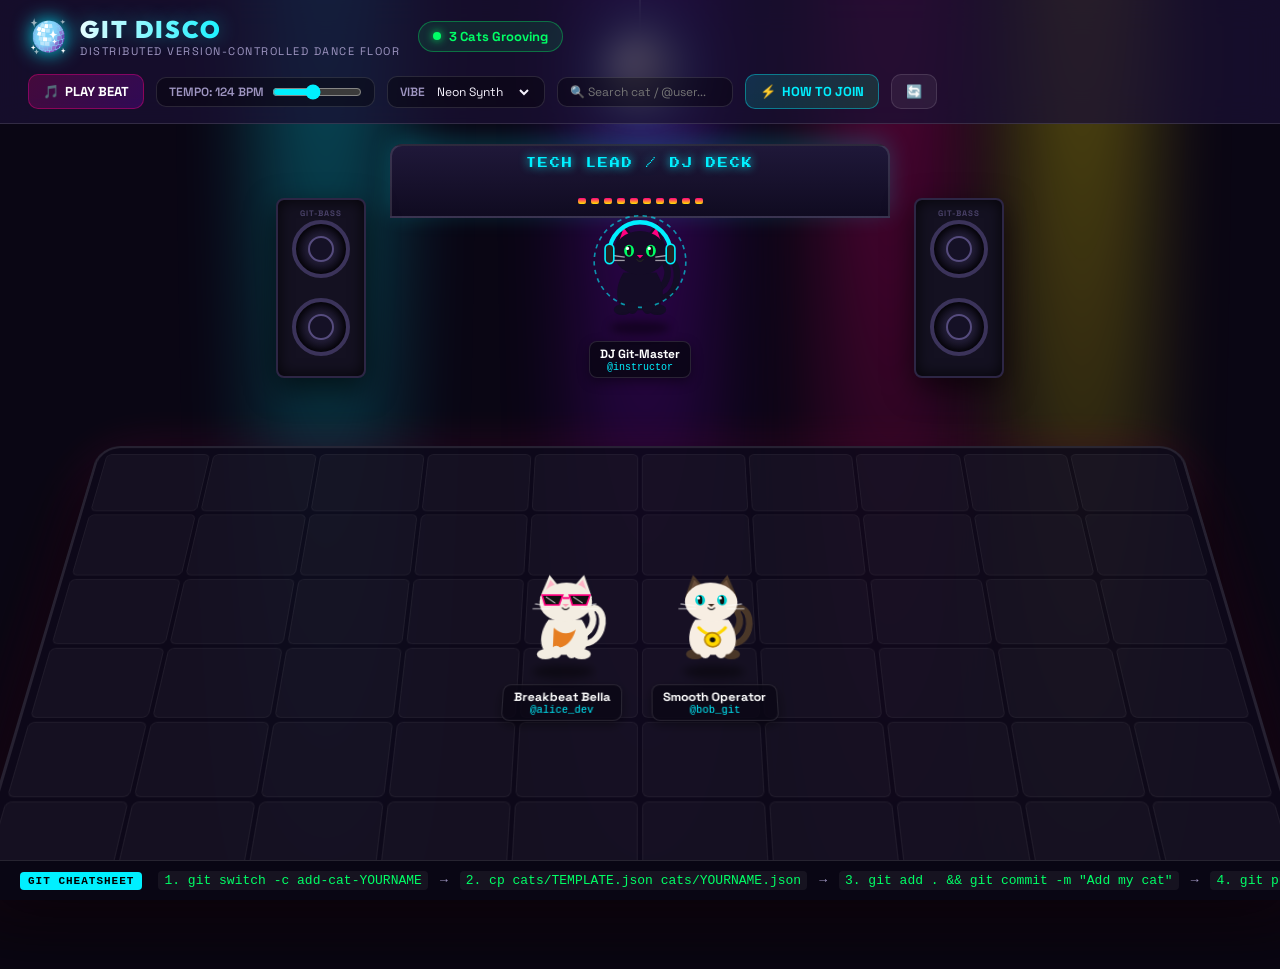
==== index.html @ a0ed7e20 "feat: initial commit for Git Disco workshop" ====
<!DOCTYPE html>
<html lang="en">
<head>
  <meta charset="UTF-8">
  <meta name="viewport" content="width=device-width, initial-scale=1.0">
  <title>🐱 🪩 Git Disco: The Multi-Cat Dance Floor</title>
  <link rel="preconnect" href="https://fonts.googleapis.com">
  <link rel="preconnect" href="https://fonts.gstatic.com" crossorigin>
  <link href="https://fonts.googleapis.com/css2?family=Outfit:wght@400;600;800;900&family=Press+Start+2P&family=Space+Grotesk:wght@500;700&display=swap" rel="stylesheet">
  <link rel="stylesheet" href="style.css">
</head>
<body class="theme-neon">
  <!-- Ceiling Light Beams -->
  <div class="light-beams">
    <div class="beam beam-1"></div>
    <div class="beam beam-2"></div>
    <div class="beam beam-3"></div>
    <div class="beam beam-4"></div>
  </div>

  <!-- Disco Ball -->
  <div class="disco-rig">
    <div class="disco-wire"></div>
    <div class="disco-ball" id="discoBall">
      <div class="disco-facet"></div>
      <div class="disco-glow"></div>
    </div>
  </div>

  <!-- Top Navigation & Controls Header -->
  <header class="app-header">
    <div class="header-left">
      <div class="logo">
        <span class="logo-icon">🪩</span>
        <div class="logo-text">
          <h1>GIT DISCO</h1>
          <span class="subtitle">Distributed Version-Controlled Dance Floor</span>
        </div>
      </div>
      <div class="cat-counter-badge" id="catCounterBadge">
        <span class="pulse-dot"></span>
        <span id="catCountText">1 Cat Grooving</span>
      </div>
    </div>

    <!-- DJ Control Deck -->
    <div class="dj-controls">
      <!-- Audio Toggle -->
      <button class="control-btn music-btn" id="musicToggleBtn" title="Toggle Disco Synth Beat">
        <span class="btn-icon">🎵</span>
        <span class="btn-label">PLAY BEAT</span>
      </button>

      <!-- BPM Slider -->
      <div class="control-group bpm-group">
        <label for="bpmSlider">TEMPO: <span id="bpmDisplay">124</span> BPM</label>
        <input type="range" id="bpmSlider" min="80" max="180" value="124" step="2">
      </div>

      <!-- Lighting Theme Selector -->
      <div class="control-group theme-group">
        <label for="themeSelect">VIBE</label>
        <select id="themeSelect">
          <option value="theme-neon" selected>Neon Synth</option>
          <option value="theme-cyber">Cyberpunk</option>
          <option value="theme-retro">Golden 70s</option>
          <option value="theme-midnight">Midnight Chill</option>
        </select>
      </div>

      <!-- Cat Filter / Spotlight -->
      <div class="control-group search-group">
        <input type="text" id="catSearchInput" placeholder="🔍 Search cat / @user...">
      </div>

      <!-- Git Instructions Modal Toggle -->
      <button class="control-btn help-btn" id="helpModalBtn" title="View Student Git Instructions">
        <span class="btn-icon">⚡</span>
        <span class="btn-label">HOW TO JOIN</span>
      </button>

      <!-- Reload button -->
      <button class="control-btn refresh-btn" id="refreshBtn" title="Reload Cats from Disk">
        <span class="btn-icon">🔄</span>
      </button>
    </div>
  </header>

  <!-- Main Club Stage & Floor -->
  <main class="club-arena">
    <!-- DJ Stage Area -->
    <section class="dj-stage">
      <div class="stage-scaffold">
        <div class="speaker speaker-left">
          <div class="sub-cone cone-1"></div>
          <div class="sub-cone cone-2"></div>
        </div>

        <div class="dj-booth">
          <div class="dj-booth-front">
            <span class="dj-neon-sign">TECH LEAD / DJ DECK</span>
            <div class="equalizer-bars">
              <span></span><span></span><span></span><span></span><span></span>
              <span></span><span></span><span></span><span></span><span></span>
            </div>
          </div>
          <div class="dj-platform" id="djPlatform">
            <!-- Instructor / Host Cat will appear here -->
          </div>
        </div>

        <div class="speaker speaker-right">
          <div class="sub-cone cone-1"></div>
          <div class="sub-cone cone-2"></div>
        </div>
      </div>
    </section>

    <!-- The 3D Interactive Dance Floor -->
    <section class="dancefloor-container">
      <div class="dancefloor-perspective">
        <div class="dancefloor-grid" id="danceFloorTiles">
          <!-- Procedurally generated lighted disco tiles -->
        </div>

        <!-- Student Cats will be placed on this dance stage layer -->
        <div class="dancefloor-actors" id="danceFloorActors">
          <!-- Dynamic student cats inserted here by app.js -->
        </div>
      </div>
    </section>
  </main>

  <!-- Bottom Command Cheat Bar -->
  <footer class="terminal-bar">
    <div class="terminal-tag">GIT CHEATSHEET</div>
    <div class="terminal-scroll">
      <code>1. git switch -c add-cat-YOURNAME</code>
      <span class="sep">→</span>
      <code>2. cp cats/TEMPLATE.json cats/YOURNAME.json</code>
      <span class="sep">→</span>
      <code>3. git add . && git commit -m "Add my cat"</code>
      <span class="sep">→</span>
      <code>4. git push -u origin add-cat-YOURNAME</code>
      <span class="sep">→</span>
      <code>5. Open Pull Request on GitHub!</code>
    </div>
  </footer>

  <!-- Student Instructions Modal / Overlay -->
  <div class="modal-backdrop" id="helpModal" style="display: none;">
    <div class="modal-card">
      <div class="modal-header">
        <h2>🚀 How to Get Your Cat on the Dance Floor</h2>
        <button class="modal-close-btn" id="closeHelpModal">&times;</button>
      </div>
      <div class="modal-body">
        <ol class="step-list">
          <li>
            <div class="step-num">1</div>
            <div class="step-content">
              <strong>Make sure you are on a fresh branch:</strong>
              <pre><code>git switch -c add-cat-YOUR_GITHUB_USERNAME</code></pre>
            </div>
          </li>
          <li>
            <div class="step-num">2</div>
            <div class="step-content">
              <strong>Copy the template into your own cat file:</strong>
              <pre><code>cp cats/TEMPLATE.json cats/YOUR_GITHUB_USERNAME.json</code></pre>
            </div>
          </li>
          <li>
            <div class="step-num">3</div>
            <div class="step-content">
              <strong>Customize your cat's JSON properties:</strong>
              <ul>
                <li><code>breed</code>: calico, tuxedo, ginger, siamese, void, neon</li>
                <li><code>dance_style</code>: breakdance, bounce, spin, moonwalk, disco, headbang, robot, wiggle</li>
                <li><code>accessory</code>: sunglasses, party-hat, headphones, gold-chain, bow-tie, crown, none</li>
                <li><code>favorite_color</code>: hex code or CSS color (e.g. <code>#00FFCC</code>, <code>hotpink</code>)</li>
                <li><code>catchphrase</code>: Your cat's meow mantra!</li>
              </ul>
            </div>
          </li>
          <li>
            <div class="step-num">4</div>
            <div class="step-content">
              <strong>Commit and push your branch:</strong>
              <pre><code>git add cats/YOUR_GITHUB_USERNAME.json
git commit -m "feat(cats): add YOUR_GITHUB_USERNAME to the dancefloor"
git push -u origin add-cat-YOUR_GITHUB_USERNAME</code></pre>
            </div>
          </li>
          <li>
            <div class="step-num">5</div>
            <div class="step-content">
              <strong>Open a Pull Request on GitHub:</strong>
              <p>Wait for the Instructor (Tech Lead) review, respond to any requested changes, and once merged, run:</p>
              <pre><code>git switch main
git pull origin main</code></pre>
              <p>Refresh this page to see the entire class dance together! 🎉</p>
            </div>
          </li>
        </ol>
      </div>
      <div class="modal-footer">
        <button class="control-btn primary-btn" id="closeHelpModalBtn">Got it, let's dance!</button>
      </div>
    </div>
  </div>

  <!-- Cat Detail Inspection Modal (when clicking a cat) -->
  <div class="modal-backdrop" id="catDetailModal" style="display: none;">
    <div class="modal-card detail-card">
      <div class="modal-header">
        <h2 id="modalCatTitle">Cat Details</h2>
        <button class="modal-close-btn" id="closeDetailModal">&times;</button>
      </div>
      <div class="modal-body modal-cat-body" id="modalCatBody">
        <!-- Rendered detail view -->
      </div>
    </div>
  </div>

  <script src="app.js"></script>
</body>
</html>
---- style.css ----
/* ==========================================================
   GIT DISCO - HIGH ENERGY STYLING & ANIMATIONS
   ========================================================== */

:root {
  --bpm-duration: 0.483s; /* 124 BPM default (60 / 124) */
  --bg-dark: #0a0614;
  --bg-surface: #150f28;
  --bg-glass: rgba(26, 17, 51, 0.75);
  --border-glass: rgba(255, 255, 255, 0.12);
  --neon-pink: #ff007f;
  --neon-cyan: #00f0ff;
  --neon-purple: #9d00ff;
  --neon-yellow: #ffe600;
  --neon-green: #00ff66;
  --text-main: #f5f2fd;
  --text-muted: #9f96c2;
  --spotlight-color: rgba(0, 240, 255, 0.15);
}

/* Theme variations */
body.theme-neon {
  --neon-primary: #ff007f;
  --neon-secondary: #00f0ff;
  --floor-ambient: rgba(255, 0, 127, 0.15);
}

body.theme-cyber {
  --bg-dark: #020b14;
  --neon-primary: #00ff66;
  --neon-secondary: #00f0ff;
  --floor-ambient: rgba(0, 255, 102, 0.15);
}

body.theme-retro {
  --bg-dark: #1a0a00;
  --neon-primary: #ff8800;
  --neon-secondary: #ffe600;
  --floor-ambient: rgba(255, 136, 0, 0.2);
}

body.theme-midnight {
  --bg-dark: #05060f;
  --neon-primary: #6c5ce7;
  --neon-secondary: #a29bfe;
  --floor-ambient: rgba(108, 92, 231, 0.15);
}

* {
  box-sizing: border-box;
  margin: 0;
  padding: 0;
}

body {
  font-family: 'Space Grotesk', -apple-system, BlinkMacSystemFont, sans-serif;
  background-color: var(--bg-dark);
  color: var(--text-main);
  min-height: 100vh;
  display: flex;
  flex-direction: column;
  overflow-x: hidden;
  position: relative;
  user-select: none;
}

/* Light beams sweeping the room */
.light-beams {
  position: fixed;
  inset: 0;
  pointer-events: none;
  overflow: hidden;
  z-index: 1;
}

.beam {
  position: absolute;
  top: -20%;
  width: 140px;
  height: 150vh;
  filter: blur(40px);
  opacity: 0.35;
  transform-origin: top center;
}

.beam-1 {
  left: 20%;
  background: linear-gradient(180deg, var(--neon-cyan), transparent 85%);
  animation: sweepBeam1 6s ease-in-out infinite alternate;
}

.beam-2 {
  right: 25%;
  background: linear-gradient(180deg, var(--neon-pink), transparent 85%);
  animation: sweepBeam2 7s ease-in-out infinite alternate;
}

.beam-3 {
  left: 45%;
  background: linear-gradient(180deg, var(--neon-purple), transparent 85%);
  animation: sweepBeam3 8s ease-in-out infinite alternate;
}

.beam-4 {
  right: 10%;
  background: linear-gradient(180deg, var(--neon-yellow), transparent 85%);
  animation: sweepBeam4 5s ease-in-out infinite alternate;
}

@keyframes sweepBeam1 { 0% { transform: rotate(-35deg); } 100% { transform: rotate(15deg); } }
@keyframes sweepBeam2 { 0% { transform: rotate(30deg); } 100% { transform: rotate(-20deg); } }
@keyframes sweepBeam3 { 0% { transform: rotate(-15deg); } 100% { transform: rotate(25deg); } }
@keyframes sweepBeam4 { 0% { transform: rotate(20deg); } 100% { transform: rotate(-40deg); } }

/* Disco Ball Rig */
.disco-rig {
  position: fixed;
  top: 0;
  left: 50%;
  transform: translateX(-50%);
  z-index: 10;
  display: flex;
  flex-direction: column;
  align-items: center;
  pointer-events: none;
}

.disco-wire {
  width: 2px;
  height: 38px;
  background: rgba(255, 255, 255, 0.4);
}

.disco-ball {
  width: 60px;
  height: 60px;
  border-radius: 50%;
  background: radial-gradient(circle at 30% 30%, #ffffff 0%, #b0b0b0 40%, #444 85%);
  box-shadow: 0 0 35px rgba(255, 255, 255, 0.7), 0 0 70px var(--neon-cyan);
  position: relative;
  animation: spinDiscoBall 10s linear infinite;
  border: 1px solid rgba(255, 255, 255, 0.6);
}

.disco-ball::after {
  content: '';
  position: absolute;
  inset: 0;
  border-radius: 50%;
  background-image: 
    radial-gradient(rgba(255,255,255,0.8) 15%, transparent 20%),
    radial-gradient(rgba(0,0,0,0.4) 15%, transparent 20%);
  background-size: 8px 8px;
  background-position: 0 0, 4px 4px;
  mix-blend-mode: overlay;
}

@keyframes spinDiscoBall {
  0% { transform: rotate(0deg); }
  100% { transform: rotate(360deg); }
}

/* ==========================================================
   HEADER & CONTROLS
   ========================================================== */

.app-header {
  position: relative;
  z-index: 20;
  display: flex;
  flex-wrap: wrap;
  align-items: center;
  justify-content: space-between;
  padding: 14px 28px;
  background: var(--bg-glass);
  backdrop-filter: blur(16px);
  border-bottom: 1px solid var(--border-glass);
  gap: 16px;
}

.header-left {
  display: flex;
  align-items: center;
  gap: 18px;
}

.logo {
  display: flex;
  align-items: center;
  gap: 12px;
}

.logo-icon {
  font-size: 32px;
  filter: drop-shadow(0 0 10px var(--neon-cyan));
  animation: bounceLogo var(--bpm-duration) infinite alternate ease-in-out;
}

@keyframes bounceLogo {
  0% { transform: scale(1); }
  100% { transform: scale(1.18); }
}

.logo-text h1 {
  font-family: 'Outfit', sans-serif;
  font-size: 24px;
  font-weight: 900;
  letter-spacing: 2px;
  background: linear-gradient(90deg, #fff, var(--neon-cyan), var(--neon-pink));
  -webkit-background-clip: text;
  -webkit-text-fill-color: transparent;
  text-shadow: 0 0 20px rgba(0, 240, 255, 0.4);
}

.logo-text .subtitle {
  font-size: 11px;
  text-transform: uppercase;
  letter-spacing: 1.5px;
  color: var(--text-muted);
  display: block;
}

.cat-counter-badge {
  display: flex;
  align-items: center;
  gap: 8px;
  background: rgba(0, 255, 102, 0.1);
  border: 1px solid rgba(0, 255, 102, 0.35);
  color: var(--neon-green);
  padding: 6px 14px;
  border-radius: 999px;
  font-size: 13px;
  font-weight: 700;
}

.pulse-dot {
  width: 8px;
  height: 8px;
  border-radius: 50%;
  background-color: var(--neon-green);
  box-shadow: 0 0 8px var(--neon-green);
  animation: pulseLight 1s infinite alternate;
}

@keyframes pulseLight {
  0% { transform: scale(0.8); opacity: 0.5; }
  100% { transform: scale(1.4); opacity: 1; }
}

/* DJ Controls Bar */
.dj-controls {
  display: flex;
  align-items: center;
  flex-wrap: wrap;
  gap: 12px;
}

.control-btn {
  display: inline-flex;
  align-items: center;
  gap: 6px;
  padding: 8px 14px;
  border-radius: 10px;
  font-family: inherit;
  font-size: 13px;
  font-weight: 700;
  cursor: pointer;
  border: 1px solid var(--border-glass);
  background: rgba(255, 255, 255, 0.06);
  color: var(--text-main);
  transition: all 0.2s cubic-bezier(0.16, 1, 0.3, 1);
}

.control-btn:hover {
  background: rgba(255, 255, 255, 0.14);
  transform: translateY(-2px);
  box-shadow: 0 4px 12px rgba(0, 0, 0, 0.3);
}

.music-btn {
  background: linear-gradient(135deg, rgba(255, 0, 127, 0.2), rgba(157, 0, 255, 0.2));
  border-color: rgba(255, 0, 127, 0.4);
  color: #fff;
}

.music-btn.playing {
  background: linear-gradient(135deg, var(--neon-pink), var(--neon-purple));
  box-shadow: 0 0 20px rgba(255, 0, 127, 0.6);
  animation: pulsePlaying var(--bpm-duration) infinite alternate ease-in-out;
}

@keyframes pulsePlaying {
  0% { transform: scale(1); }
  100% { transform: scale(1.04); }
}

.help-btn {
  background: linear-gradient(135deg, rgba(0, 240, 255, 0.15), rgba(0, 255, 102, 0.15));
  border-color: rgba(0, 240, 255, 0.4);
  color: var(--neon-cyan);
}

.help-btn:hover {
  background: rgba(0, 240, 255, 0.3);
  box-shadow: 0 0 16px rgba(0, 240, 255, 0.4);
}

.control-group {
  display: flex;
  align-items: center;
  gap: 8px;
  background: rgba(0, 0, 0, 0.35);
  padding: 6px 12px;
  border-radius: 10px;
  border: 1px solid var(--border-glass);
  font-size: 12px;
  font-weight: 600;
  color: var(--text-muted);
}

.control-group label {
  white-space: nowrap;
}

.control-group input[type="range"] {
  width: 90px;
  accent-color: var(--neon-cyan);
  cursor: pointer;
}

.control-group select,
.control-group input[type="text"] {
  background: transparent;
  border: none;
  color: var(--text-main);
  font-family: inherit;
  font-size: 12px;
  outline: none;
}

.control-group select option {
  background: var(--bg-surface);
  color: var(--text-main);
}

.search-group input[type="text"] {
  width: 150px;
}

/* ==========================================================
   MAIN CLUB ARENA & DJ BOOTH
   ========================================================== */

.club-arena {
  flex: 1;
  display: flex;
  flex-direction: column;
  position: relative;
  z-index: 5;
  padding: 20px 20px 80px 20px;
  align-items: center;
}

/* DJ Stage */
.dj-stage {
  width: 100%;
  max-width: 900px;
  margin-bottom: 25px;
}

.stage-scaffold {
  display: flex;
  align-items: flex-end;
  justify-content: center;
  gap: 24px;
}

/* Giant Speakers */
.speaker {
  width: 90px;
  height: 180px;
  background: #141121;
  border-radius: 8px;
  border: 2px solid #2d2645;
  box-shadow: 0 10px 30px rgba(0,0,0,0.6), inset 0 0 15px rgba(0,0,0,0.8);
  display: flex;
  flex-direction: column;
  align-items: center;
  justify-content: space-around;
  padding: 10px 0;
  position: relative;
}

.speaker::before {
  content: 'GIT-BASS';
  position: absolute;
  top: 8px;
  font-size: 8px;
  font-weight: 800;
  color: #4a4269;
  letter-spacing: 1px;
}

.sub-cone {
  width: 58px;
  height: 58px;
  border-radius: 50%;
  background: radial-gradient(circle, #25203b 30%, #0d0a17 70%);
  border: 4px solid #3b335a;
  box-shadow: inset 0 0 10px #000;
  position: relative;
}

.sub-cone::after {
  content: '';
  position: absolute;
  top: 50%;
  left: 50%;
  transform: translate(-50%, -50%);
  width: 22px;
  height: 22px;
  border-radius: 50%;
  background: #151126;
  border: 2px solid #564c7e;
}

/* Bass Thumping with Beat */
body.beat-active .sub-cone {
  animation: coneThump var(--bpm-duration) infinite ease-out;
}

@keyframes coneThump {
  0% { transform: scale(1); filter: drop-shadow(0 0 2px var(--neon-cyan)); }
  15% { transform: scale(1.15); filter: drop-shadow(0 0 14px var(--neon-cyan)); }
  100% { transform: scale(1); }
}

/* DJ Booth Platform */
.dj-booth {
  flex: 1;
  max-width: 500px;
  display: flex;
  flex-direction: column;
  align-items: center;
}

.dj-platform {
  width: 100%;
  height: 160px;
  display: flex;
  align-items: flex-end;
  justify-content: center;
  position: relative;
}

.dj-booth-front {
  width: 100%;
  background: linear-gradient(180deg, #1f1839 0%, #100b21 100%);
  border: 2px solid var(--border-glass);
  border-top-left-radius: 12px;
  border-top-right-radius: 12px;
  padding: 12px 18px;
  display: flex;
  flex-direction: column;
  align-items: center;
  gap: 8px;
  box-shadow: 0 -5px 25px rgba(0, 240, 255, 0.2);
}

.dj-neon-sign {
  font-family: 'Press Start 2P', monospace;
  font-size: 10px;
  color: var(--neon-cyan);
  text-shadow: 0 0 10px var(--neon-cyan);
  letter-spacing: 2px;
}

.equalizer-bars {
  display: flex;
  align-items: flex-end;
  gap: 5px;
  height: 28px;
}

.equalizer-bars span {
  width: 8px;
  height: 6px;
  background: linear-gradient(180deg, var(--neon-pink), var(--neon-yellow));
  border-radius: 2px;
  animation: eqBounce var(--bpm-duration) infinite ease-in-out alternate;
}

.equalizer-bars span:nth-child(2) { animation-delay: 0.1s; }
.equalizer-bars span:nth-child(3) { animation-delay: 0.25s; }
.equalizer-bars span:nth-child(4) { animation-delay: 0.15s; }
.equalizer-bars span:nth-child(5) { animation-delay: 0.3s; }
.equalizer-bars span:nth-child(6) { animation-delay: 0.05s; }
.equalizer-bars span:nth-child(7) { animation-delay: 0.2s; }
.equalizer-bars span:nth-child(8) { animation-delay: 0.35s; }
.equalizer-bars span:nth-child(9) { animation-delay: 0.12s; }
.equalizer-bars span:nth-child(10) { animation-delay: 0.28s; }

@keyframes eqBounce {
  0% { height: 4px; }
  100% { height: 26px; }
}

/* ==========================================================
   THE 3D PERSPECTIVE DANCE FLOOR
   ========================================================== */

.dancefloor-container {
  width: 100%;
  max-width: 1200px;
  perspective: 900px;
  position: relative;
  display: flex;
  justify-content: center;
}

.dancefloor-perspective {
  width: 100%;
  min-height: 480px;
  transform: rotateX(24deg);
  transform-style: preserve-3d;
  position: relative;
  border-radius: 24px;
  box-shadow: 0 30px 80px rgba(0, 0, 0, 0.8), 0 0 60px var(--floor-ambient);
  background: rgba(13, 9, 26, 0.85);
  border: 3px solid rgba(255, 255, 255, 0.1);
  overflow: visible;
}

/* Disco Floor Grid */
.dancefloor-grid {
  position: absolute;
  inset: 0;
  display: grid;
  grid-template-columns: repeat(10, 1fr);
  grid-template-rows: repeat(6, 1fr);
  gap: 4px;
  padding: 8px;
  border-radius: 20px;
  opacity: 0.9;
}

.tile {
  border-radius: 6px;
  background: rgba(255, 255, 255, 0.03);
  transition: all 0.2s ease;
  border: 1px solid rgba(255, 255, 255, 0.05);
}

.tile.lit-pink {
  background: var(--neon-pink);
  box-shadow: 0 0 16px var(--neon-pink);
}

.tile.lit-cyan {
  background: var(--neon-cyan);
  box-shadow: 0 0 16px var(--neon-cyan);
}

.tile.lit-yellow {
  background: var(--neon-yellow);
  box-shadow: 0 0 16px var(--neon-yellow);
}

.tile.lit-purple {
  background: var(--neon-purple);
  box-shadow: 0 0 16px var(--neon-purple);
}

.tile.lit-green {
  background: var(--neon-green);
  box-shadow: 0 0 16px var(--neon-green);
}

/* Actors / Cats Layer */
.dancefloor-actors {
  position: relative;
  width: 100%;
  min-height: 480px;
  z-index: 10;
  display: flex;
  flex-wrap: wrap;
  justify-content: center;
  align-items: center;
  gap: 36px 28px;
  padding: 40px 30px;
  transform: translateZ(20px);
}

/* ==========================================================
   CAT ACTOR STYLING & DANCE ANIMATIONS
   ========================================================== */

.cat-dancer {
  position: relative;
  display: flex;
  flex-direction: column;
  align-items: center;
  cursor: pointer;
  transition: transform 0.2s cubic-bezier(0.16, 1, 0.3, 1), filter 0.2s ease;
}

.cat-dancer:hover {
  transform: translateY(-8px) scale(1.08);
  z-index: 50;
}

.cat-dancer.spotlight {
  filter: drop-shadow(0 0 25px #ffffff) drop-shadow(0 0 45px var(--neon-yellow));
  transform: scale(1.22) translateY(-14px);
  z-index: 60;
}

.cat-dancer.dimmed {
  opacity: 0.25;
  filter: grayscale(80%);
}

.cat-avatar-wrap {
  position: relative;
  width: 110px;
  height: 120px;
  display: flex;
  align-items: center;
  justify-content: center;
}

.cat-svg {
  width: 100%;
  height: 100%;
  overflow: visible;
}

/* Shadow underneath cat */
.cat-shadow {
  width: 60px;
  height: 14px;
  border-radius: 50%;
  background: rgba(0, 0, 0, 0.45);
  margin-top: -6px;
  filter: blur(4px);
  animation: shadowPulse var(--bpm-duration) infinite alternate ease-in-out;
}

@keyframes shadowPulse {
  0% { transform: scale(1); opacity: 0.5; }
  100% { transform: scale(0.75); opacity: 0.25; }
}

/* Cat Badges & Labels */
.cat-label {
  margin-top: 6px;
  display: flex;
  flex-direction: column;
  align-items: center;
  background: rgba(10, 6, 20, 0.85);
  border: 1px solid var(--border-glass);
  padding: 4px 10px;
  border-radius: 8px;
  box-shadow: 0 4px 12px rgba(0,0,0,0.4);
  pointer-events: none;
}

.cat-label-name {
  font-size: 12px;
  font-weight: 800;
  color: #fff;
  white-space: nowrap;
}

.cat-label-sub {
  font-size: 10px;
  color: var(--neon-cyan);
  font-family: monospace;
}

/* Speech Bubble on Hover / Click */
.cat-speech-bubble {
  position: absolute;
  bottom: 100%;
  left: 50%;
  transform: translateX(-50%) translateY(-10px);
  background: #ffffff;
  color: #111;
  padding: 6px 12px;
  border-radius: 12px;
  font-size: 11px;
  font-weight: 700;
  white-space: nowrap;
  box-shadow: 0 8px 20px rgba(0,0,0,0.4);
  pointer-events: none;
  opacity: 0;
  transition: all 0.2s cubic-bezier(0.16, 1, 0.3, 1);
  z-index: 100;
}

.cat-speech-bubble::after {
  content: '';
  position: absolute;
  top: 100%;
  left: 50%;
  transform: translateX(-50%);
  border-width: 6px;
  border-style: solid;
  border-color: #ffffff transparent transparent transparent;
}

.cat-dancer:hover .cat-speech-bubble,
.cat-dancer.speaking .cat-speech-bubble {
  opacity: 1;
  transform: translateX(-50%) translateY(-18px);
}

/* ==========================================================
   SPECIFIC CAT DANCE STYLES (Keyframe Animations)
   ========================================================== */

/* 1. Bounce */
.dance-bounce .cat-avatar-wrap {
  animation: danceBounce var(--bpm-duration) infinite alternate ease-in-out;
}
@keyframes danceBounce {
  0% { transform: translateY(0) scaleY(1); }
  50% { transform: translateY(-24px) scaleY(1.05); }
  100% { transform: translateY(0) scaleY(0.92); }
}

/* 2. Breakdance */
.dance-breakdance .cat-avatar-wrap {
  animation: danceBreakdance calc(var(--bpm-duration) * 2) infinite cubic-bezier(0.68, -0.55, 0.265, 1.55);
}
@keyframes danceBreakdance {
  0% { transform: rotate(0deg) translateY(0); }
  25% { transform: rotate(90deg) translateY(-15px) scale(0.9); }
  50% { transform: rotate(180deg) translateY(-30px) scale(1.1); }
  75% { transform: rotate(270deg) translateY(-15px) scale(0.9); }
  100% { transform: rotate(360deg) translateY(0); }
}

/* 3. Spin */
.dance-spin .cat-avatar-wrap {
  animation: danceSpin calc(var(--bpm-duration) * 1.5) infinite linear;
}
@keyframes danceSpin {
  0% { transform: rotateY(0deg); }
  100% { transform: rotateY(360deg); }
}

/* 4. Moonwalk */
.dance-moonwalk .cat-avatar-wrap {
  animation: danceMoonwalk calc(var(--bpm-duration) * 3) infinite ease-in-out;
}
@keyframes danceMoonwalk {
  0% { transform: translateX(25px) skewX(8deg); }
  50% { transform: translateX(-25px) skewX(-8deg); }
  100% { transform: translateX(25px) skewX(8deg); }
}

/* 5. Headbang */
.dance-headbang .cat-avatar-wrap {
  animation: danceHeadbang var(--bpm-duration) infinite ease-in;
  transform-origin: bottom center;
}
@keyframes danceHeadbang {
  0% { transform: rotate(0deg); }
  50% { transform: rotate(-25deg) translateY(10px); }
  100% { transform: rotate(15deg) translateY(0); }
}

/* 6. Disco (Travolta arm & hip pump) */
.dance-disco .cat-avatar-wrap {
  animation: danceDisco calc(var(--bpm-duration) * 2) infinite ease-in-out;
}
@keyframes danceDisco {
  0% { transform: rotate(-12deg) skewX(-5deg) translateY(0); }
  50% { transform: rotate(12deg) skewX(5deg) translateY(-15px); }
  100% { transform: rotate(-12deg) skewX(-5deg) translateY(0); }
}

/* 7. Robot */
.dance-robot .cat-avatar-wrap {
  animation: danceRobot calc(var(--bpm-duration) * 2) infinite steps(4);
}
@keyframes danceRobot {
  0% { transform: translateX(-8px) rotate(0); }
  25% { transform: translateX(8px) rotate(6deg); }
  50% { transform: translateY(-12px) rotate(-6deg); }
  75% { transform: translateY(0) rotate(0); }
  100% { transform: translateX(-8px) rotate(0); }
}

/* 8. Wiggle */
.dance-wiggle .cat-avatar-wrap {
  animation: danceWiggle var(--bpm-duration) infinite alternate ease-in-out;
  transform-origin: center bottom;
}
@keyframes danceWiggle {
  0% { transform: rotate(-15deg) scaleX(0.95); }
  100% { transform: rotate(15deg) scaleX(1.05); }
}

/* Groove speeds multipliers */
.speed-chill { --speed-factor: 1.5; }
.speed-normal { --speed-factor: 1.0; }
.speed-hyper { --speed-factor: 0.6; }

.speed-chill .cat-avatar-wrap { animation-duration: calc(var(--bpm-duration) * 1.6) !important; }
.speed-hyper .cat-avatar-wrap { animation-duration: calc(var(--bpm-duration) * 0.55) !important; }

/* ==========================================================
   TERMINAL BAR FOOTER
   ========================================================== */

.terminal-bar {
  position: fixed;
  bottom: 0;
  left: 0;
  right: 0;
  z-index: 30;
  background: #090614;
  border-top: 1px solid var(--border-glass);
  padding: 10px 20px;
  display: flex;
  align-items: center;
  gap: 16px;
  font-family: monospace;
  font-size: 13px;
  overflow-x: auto;
}

.terminal-tag {
  background: var(--neon-cyan);
  color: #000;
  font-weight: 800;
  padding: 3px 8px;
  border-radius: 4px;
  font-size: 11px;
  letter-spacing: 1px;
  white-space: nowrap;
}

.terminal-scroll {
  display: flex;
  align-items: center;
  gap: 12px;
  white-space: nowrap;
}

.terminal-scroll code {
  color: var(--neon-green);
  background: rgba(255, 255, 255, 0.05);
  padding: 2px 6px;
  border-radius: 4px;
}

.terminal-scroll .sep {
  color: var(--text-muted);
}

/* ==========================================================
   MODAL WINDOWS
   ========================================================== */

.modal-backdrop {
  position: fixed;
  inset: 0;
  background: rgba(0, 0, 0, 0.75);
  backdrop-filter: blur(8px);
  z-index: 1000;
  display: flex;
  align-items: center;
  justify-content: center;
  padding: 20px;
  animation: fadeIn 0.2s ease;
}

@keyframes fadeIn {
  from { opacity: 0; }
  to { opacity: 1; }
}

.modal-card {
  background: var(--bg-surface);
  border: 1px solid var(--border-glass);
  border-radius: 18px;
  width: 100%;
  max-width: 680px;
  max-height: 85vh;
  display: flex;
  flex-direction: column;
  box-shadow: 0 25px 60px rgba(0, 0, 0, 0.7), 0 0 30px rgba(0, 240, 255, 0.15);
  overflow: hidden;
}

.modal-header {
  padding: 18px 24px;
  border-bottom: 1px solid var(--border-glass);
  display: flex;
  align-items: center;
  justify-content: space-between;
}

.modal-header h2 {
  font-family: 'Outfit', sans-serif;
  font-size: 20px;
  font-weight: 800;
  color: #fff;
}

.modal-close-btn {
  background: transparent;
  border: none;
  color: var(--text-muted);
  font-size: 28px;
  cursor: pointer;
  line-height: 1;
}

.modal-close-btn:hover {
  color: #fff;
}

.modal-body {
  padding: 24px;
  overflow-y: auto;
}

.modal-footer {
  padding: 16px 24px;
  border-top: 1px solid var(--border-glass);
  display: flex;
  justify-content: flex-end;
}

.primary-btn {
  background: linear-gradient(90deg, var(--neon-cyan), var(--neon-pink));
  color: #fff;
  border: none;
  font-weight: 800;
  padding: 10px 20px;
  border-radius: 10px;
  cursor: pointer;
}

/* Steps list in modal */
.step-list {
  list-style: none;
  display: flex;
  flex-direction: column;
  gap: 18px;
}

.step-list li {
  display: flex;
  gap: 14px;
}

.step-num {
  width: 28px;
  height: 28px;
  border-radius: 50%;
  background: var(--neon-cyan);
  color: #000;
  font-weight: 900;
  display: flex;
  align-items: center;
  justify-content: center;
  font-size: 13px;
  flex-shrink: 0;
}

.step-content {
  flex: 1;
  font-size: 14px;
  line-height: 1.5;
}

.step-content strong {
  color: #fff;
}

.step-content pre {
  margin-top: 8px;
  background: #090614;
  padding: 10px 14px;
  border-radius: 8px;
  border: 1px solid rgba(255, 255, 255, 0.08);
  color: var(--neon-green);
  font-family: monospace;
  font-size: 12px;
  overflow-x: auto;
}

.step-content ul {
  margin-top: 8px;
  margin-left: 20px;
  font-size: 13px;
  color: var(--text-muted);
}

.step-content ul code {
  color: var(--neon-cyan);
}

/* Detail Card Modal */
.modal-cat-body {
  display: flex;
  flex-direction: column;
  align-items: center;
  gap: 16px;
  text-align: center;
}

.detail-cat-preview {
  width: 140px;
  height: 140px;
}

.cat-props-grid {
  display: grid;
  grid-template-columns: repeat(2, 1fr);
  gap: 12px;
  width: 100%;
  text-align: left;
  background: rgba(0, 0, 0, 0.3);
  padding: 16px;
  border-radius: 12px;
  border: 1px solid var(--border-glass);
  font-size: 13px;
}

.cat-props-grid .prop-label {
  color: var(--text-muted);
  font-size: 11px;
  text-transform: uppercase;
  letter-spacing: 1px;
}

.cat-props-grid .prop-val {
  color: #fff;
  font-weight: 700;
  margin-top: 2px;
}

.cat-catchphrase-quote {
  font-style: italic;
  font-size: 15px;
  color: var(--neon-yellow);
  background: rgba(255, 230, 0, 0.08);
  padding: 10px 18px;
  border-radius: 10px;
  border-left: 4px solid var(--neon-yellow);
  width: 100%;
}
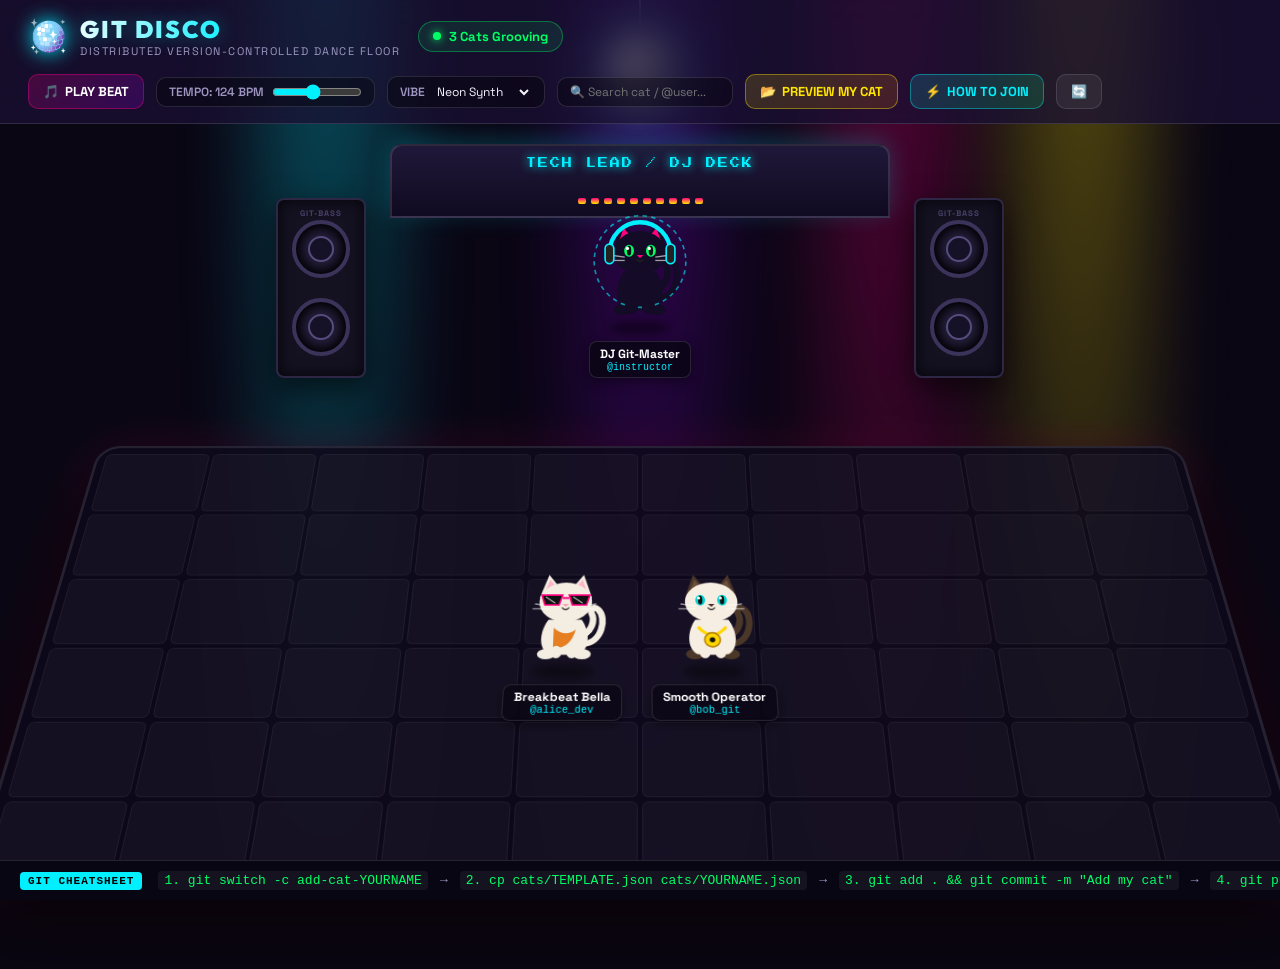
==== commit 76de9601: "feat: make project 100% serverless HTML/JS (zero Python required)" ====
--- a/index.html
+++ b/index.html
@@ -73,6 +73,13 @@
         <input type="text" id="catSearchInput" placeholder="🔍 Search cat / @user...">
       </div>
 
+      <!-- Preview Local Cat File Button -->
+      <button class="control-btn preview-btn" id="previewCatBtn" title="Preview your local cat JSON file">
+        <span class="btn-icon">📂</span>
+        <span class="btn-label">PREVIEW MY CAT</span>
+      </button>
+      <input type="file" id="catFileInput" accept=".json" style="display: none;">
+
       <!-- Git Instructions Modal Toggle -->
       <button class="control-btn help-btn" id="helpModalBtn" title="View Student Git Instructions">
         <span class="btn-icon">⚡</span>
@@ -80,7 +87,7 @@
       </button>
 
       <!-- Reload button -->
-      <button class="control-btn refresh-btn" id="refreshBtn" title="Reload Cats from Disk">
+      <button class="control-btn refresh-btn" id="refreshBtn" title="Reset / Reload Dance Floor">
         <span class="btn-icon">🔄</span>
       </button>
     </div>
@@ -223,6 +230,11 @@
     </div>
   </div>
 
+  <!-- Toast notification for live previews -->
+  <div class="toast-notification" id="toastNotification"></div>
+
+  <!-- Cat registry data loaded as standard JavaScript (no CORS restrictions on file://) -->
+  <script src="cats/registry.js"></script>
   <script src="app.js"></script>
 </body>
 </html>
--- a/style.css
+++ b/style.css
@@ -303,6 +303,47 @@
 .help-btn:hover {
   background: rgba(0, 240, 255, 0.3);
   box-shadow: 0 0 16px rgba(0, 240, 255, 0.4);
+}
+
+.preview-btn {
+  background: linear-gradient(135deg, rgba(255, 230, 0, 0.15), rgba(255, 136, 0, 0.15));
+  border-color: rgba(255, 230, 0, 0.4);
+  color: var(--neon-yellow);
+}
+
+.preview-btn:hover {
+  background: rgba(255, 230, 0, 0.25);
+  box-shadow: 0 0 16px rgba(255, 230, 0, 0.4);
+}
+
+/* Toast Notification for previews */
+.toast-notification {
+  position: fixed;
+  top: 80px;
+  right: 28px;
+  background: rgba(13, 9, 26, 0.95);
+  border: 1px solid var(--neon-cyan);
+  box-shadow: 0 10px 30px rgba(0, 240, 255, 0.3);
+  color: #fff;
+  padding: 12px 20px;
+  border-radius: 12px;
+  font-weight: 700;
+  font-size: 13px;
+  z-index: 2000;
+  transform: translateY(-20px);
+  opacity: 0;
+  pointer-events: none;
+  transition: all 0.3s cubic-bezier(0.16, 1, 0.3, 1);
+}
+
+.toast-notification.show {
+  transform: translateY(0);
+  opacity: 1;
+}
+
+body.drag-over .dancefloor-perspective {
+  border-color: var(--neon-yellow);
+  box-shadow: 0 0 50px var(--neon-yellow);
 }
 
 .control-group {
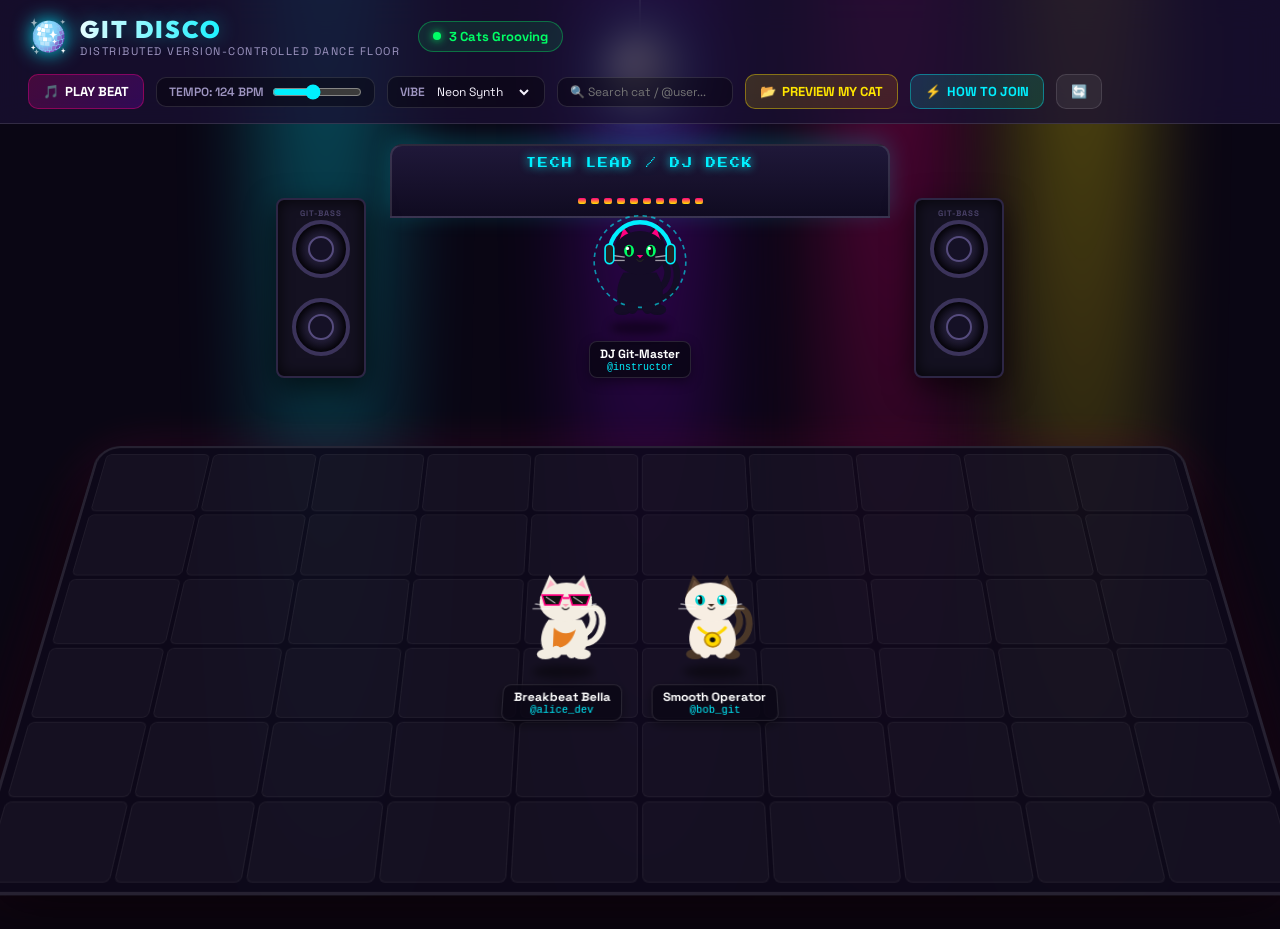
==== commit 11fb42f4: "style: remove bottom git cheatsheet bar and adjust layout padding" ====
--- a/index.html
+++ b/index.html
@@ -138,22 +138,6 @@
     </section>
   </main>
 
-  <!-- Bottom Command Cheat Bar -->
-  <footer class="terminal-bar">
-    <div class="terminal-tag">GIT CHEATSHEET</div>
-    <div class="terminal-scroll">
-      <code>1. git switch -c add-cat-YOURNAME</code>
-      <span class="sep">→</span>
-      <code>2. cp cats/TEMPLATE.json cats/YOURNAME.json</code>
-      <span class="sep">→</span>
-      <code>3. git add . && git commit -m "Add my cat"</code>
-      <span class="sep">→</span>
-      <code>4. git push -u origin add-cat-YOURNAME</code>
-      <span class="sep">→</span>
-      <code>5. Open Pull Request on GitHub!</code>
-    </div>
-  </footer>
-
   <!-- Student Instructions Modal / Overlay -->
   <div class="modal-backdrop" id="helpModal" style="display: none;">
     <div class="modal-card">
--- a/style.css
+++ b/style.css
@@ -398,7 +398,7 @@
   flex-direction: column;
   position: relative;
   z-index: 5;
-  padding: 20px 20px 80px 20px;
+  padding: 20px 20px 40px 20px;
   align-items: center;
 }
 
@@ -853,56 +853,6 @@
 .speed-hyper .cat-avatar-wrap { animation-duration: calc(var(--bpm-duration) * 0.55) !important; }
 
 /* ==========================================================
-   TERMINAL BAR FOOTER
-   ========================================================== */
-
-.terminal-bar {
-  position: fixed;
-  bottom: 0;
-  left: 0;
-  right: 0;
-  z-index: 30;
-  background: #090614;
-  border-top: 1px solid var(--border-glass);
-  padding: 10px 20px;
-  display: flex;
-  align-items: center;
-  gap: 16px;
-  font-family: monospace;
-  font-size: 13px;
-  overflow-x: auto;
-}
-
-.terminal-tag {
-  background: var(--neon-cyan);
-  color: #000;
-  font-weight: 800;
-  padding: 3px 8px;
-  border-radius: 4px;
-  font-size: 11px;
-  letter-spacing: 1px;
-  white-space: nowrap;
-}
-
-.terminal-scroll {
-  display: flex;
-  align-items: center;
-  gap: 12px;
-  white-space: nowrap;
-}
-
-.terminal-scroll code {
-  color: var(--neon-green);
-  background: rgba(255, 255, 255, 0.05);
-  padding: 2px 6px;
-  border-radius: 4px;
-}
-
-.terminal-scroll .sep {
-  color: var(--text-muted);
-}
-
-/* ==========================================================
    MODAL WINDOWS
    ========================================================== */
 
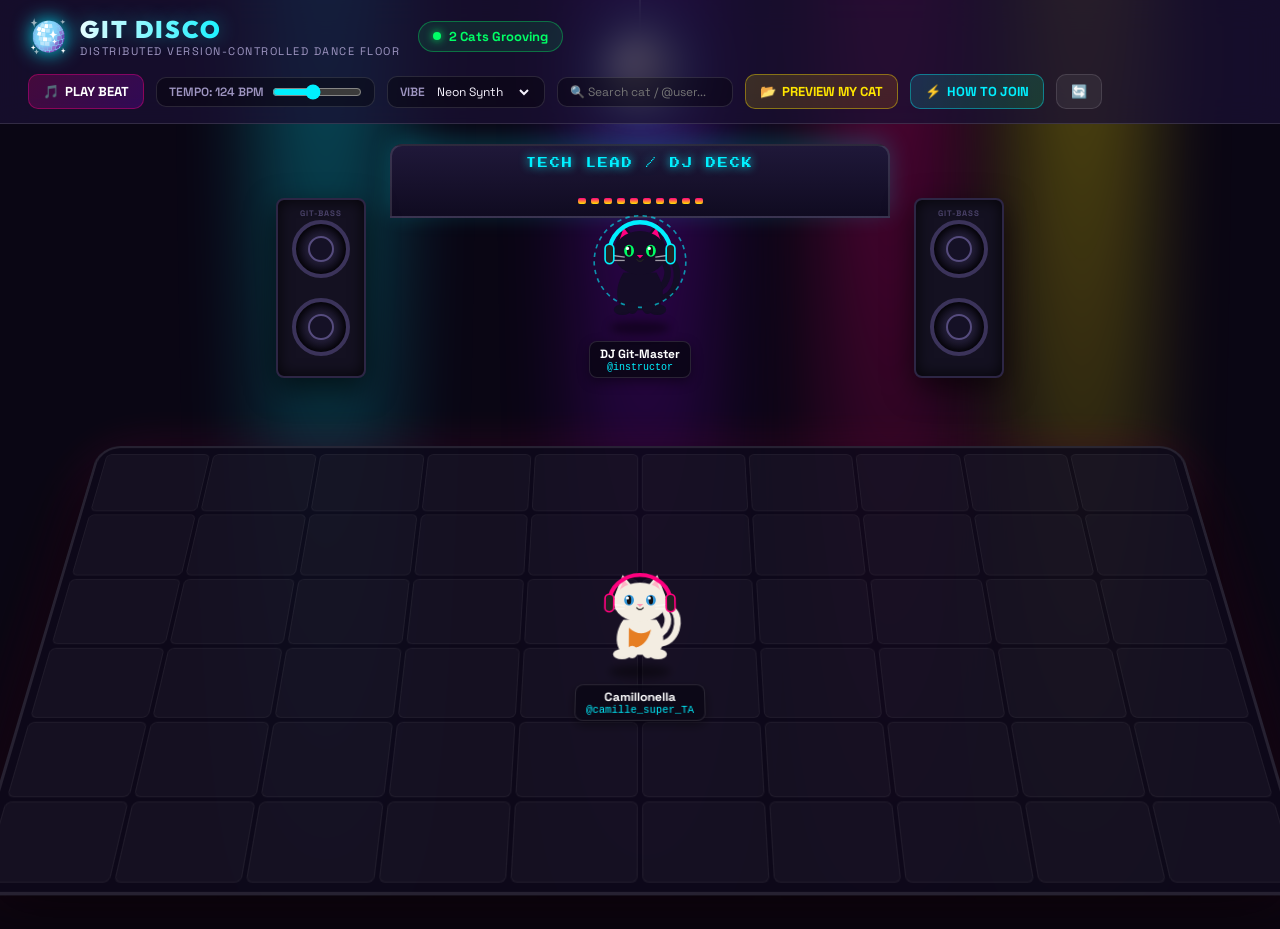
==== commit 7b174fce: "feat: setup workshop with instructor and TA cat, configure master branch" ====
--- a/index.html
+++ b/index.html
@@ -188,8 +188,8 @@
             <div class="step-content">
               <strong>Open a Pull Request on GitHub:</strong>
               <p>Wait for the Instructor (Tech Lead) review, respond to any requested changes, and once merged, run:</p>
-              <pre><code>git switch main
-git pull origin main</code></pre>
+              <pre><code>git switch master
+git pull origin master</code></pre>
               <p>Refresh this page to see the entire class dance together! 🎉</p>
             </div>
           </li>
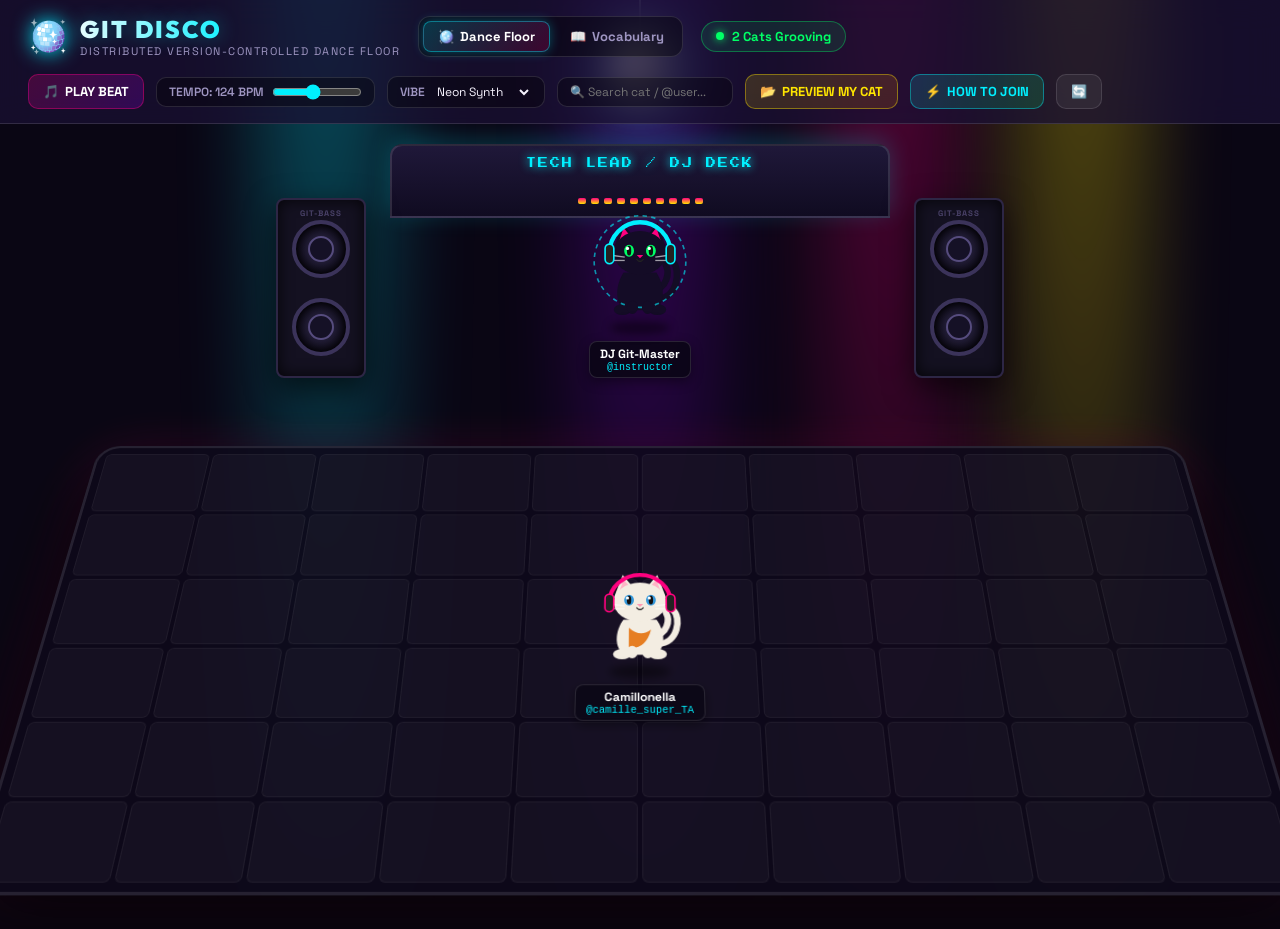
==== commit 6f5c0c83: "feat: add Vocabulary sub-page with color-coded concept cards and live search" ====
--- a/index.html
+++ b/index.html
@@ -37,6 +37,19 @@
           <span class="subtitle">Distributed Version-Controlled Dance Floor</span>
         </div>
       </div>
+
+      <!-- Page Navigation Tabs -->
+      <nav class="top-nav-tabs">
+        <a href="index.html" class="nav-tab active">
+          <span class="tab-icon">🪩</span>
+          <span class="tab-text">Dance Floor</span>
+        </a>
+        <a href="vocabulary.html" class="nav-tab">
+          <span class="tab-icon">📖</span>
+          <span class="tab-text">Vocabulary</span>
+        </a>
+      </nav>
+
       <div class="cat-counter-badge" id="catCounterBadge">
         <span class="pulse-dot"></span>
         <span id="catCountText">1 Cat Grooving</span>
--- a/style.css
+++ b/style.css
@@ -1047,3 +1047,347 @@
   border-left: 4px solid var(--neon-yellow);
   width: 100%;
 }
+
+/* ==========================================================
+   TOP NAVIGATION TABS
+   ========================================================== */
+
+.top-nav-tabs {
+  display: flex;
+  align-items: center;
+  gap: 6px;
+  background: rgba(0, 0, 0, 0.4);
+  padding: 4px;
+  border-radius: 12px;
+  border: 1px solid var(--border-glass);
+}
+
+.nav-tab {
+  display: inline-flex;
+  align-items: center;
+  gap: 6px;
+  padding: 6px 14px;
+  border-radius: 8px;
+  font-size: 13px;
+  font-weight: 700;
+  text-decoration: none;
+  color: var(--text-muted);
+  transition: all 0.2s ease;
+}
+
+.nav-tab:hover {
+  color: #fff;
+  background: rgba(255, 255, 255, 0.08);
+}
+
+.nav-tab.active {
+  background: linear-gradient(135deg, rgba(0, 240, 255, 0.2), rgba(255, 0, 127, 0.2));
+  color: #fff;
+  border: 1px solid rgba(0, 240, 255, 0.4);
+  box-shadow: 0 0 12px rgba(0, 240, 255, 0.3);
+}
+
+.logo-link {
+  text-decoration: none;
+  color: inherit;
+}
+
+/* ==========================================================
+   VOCABULARY PAGE & CARDS
+   ========================================================== */
+
+.vocab-container {
+  max-width: 1200px;
+  width: 100%;
+  margin: 0 auto;
+  padding: 30px 24px 80px;
+  position: relative;
+  z-index: 5;
+}
+
+.vocab-hero {
+  text-align: center;
+  margin-bottom: 28px;
+}
+
+.vocab-hero h2 {
+  font-family: 'Outfit', sans-serif;
+  font-size: 30px;
+  font-weight: 900;
+  letter-spacing: 1px;
+  background: linear-gradient(90deg, #fff, var(--neon-cyan), var(--neon-purple));
+  -webkit-background-clip: text;
+  -webkit-text-fill-color: transparent;
+  margin-bottom: 8px;
+}
+
+.vocab-hero p {
+  color: var(--text-muted);
+  font-size: 15px;
+  max-width: 650px;
+  margin: 0 auto;
+}
+
+/* Category Filter Pills */
+.category-filters {
+  display: flex;
+  flex-wrap: wrap;
+  justify-content: center;
+  gap: 10px;
+  margin-bottom: 34px;
+}
+
+.filter-pill {
+  display: inline-flex;
+  align-items: center;
+  gap: 8px;
+  padding: 8px 16px;
+  border-radius: 999px;
+  border: 1px solid var(--border-glass);
+  background: rgba(255, 255, 255, 0.04);
+  color: var(--text-muted);
+  font-size: 13px;
+  font-weight: 700;
+  font-family: inherit;
+  cursor: pointer;
+  transition: all 0.2s ease;
+}
+
+.filter-pill:hover {
+  background: rgba(255, 255, 255, 0.1);
+  color: #fff;
+  transform: translateY(-1px);
+}
+
+.filter-pill.active {
+  background: rgba(255, 255, 255, 0.16);
+  color: #fff;
+  border-color: rgba(255, 255, 255, 0.35);
+  box-shadow: 0 4px 15px rgba(0, 0, 0, 0.4);
+}
+
+.pill-dot {
+  width: 9px;
+  height: 9px;
+  border-radius: 50%;
+}
+.dot-all { background: #fff; box-shadow: 0 0 6px #fff; }
+.dot-cyan { background: var(--neon-cyan); box-shadow: 0 0 6px var(--neon-cyan); }
+.dot-purple { background: #d946ef; box-shadow: 0 0 6px #d946ef; }
+.dot-green { background: #10b981; box-shadow: 0 0 6px #10b981; }
+.dot-yellow { background: #facc15; box-shadow: 0 0 6px #facc15; }
+
+/* Cards Grid */
+.cards-grid {
+  display: grid;
+  grid-template-columns: repeat(auto-fill, minmax(320px, 1fr));
+  gap: 20px;
+}
+
+/* Base Card Style */
+.vocab-card {
+  background: rgba(18, 12, 34, 0.85);
+  backdrop-filter: blur(12px);
+  border-radius: 16px;
+  padding: 22px;
+  display: flex;
+  flex-direction: column;
+  position: relative;
+  border: 1.5px solid var(--border-glass);
+  transition: all 0.25s cubic-bezier(0.16, 1, 0.3, 1);
+  box-shadow: 0 10px 25px rgba(0, 0, 0, 0.35);
+}
+
+.vocab-card:hover {
+  transform: translateY(-4px);
+  box-shadow: 0 16px 35px rgba(0, 0, 0, 0.5);
+}
+
+.card-badge {
+  font-size: 10px;
+  font-weight: 800;
+  text-transform: uppercase;
+  letter-spacing: 1px;
+  padding: 3px 8px;
+  border-radius: 6px;
+  display: inline-block;
+  align-self: flex-start;
+  margin-bottom: 12px;
+}
+
+.card-title {
+  font-family: 'Outfit', sans-serif;
+  font-size: 19px;
+  font-weight: 800;
+  color: #fff;
+  margin-bottom: 10px;
+  display: flex;
+  align-items: center;
+  flex-wrap: wrap;
+  gap: 6px;
+}
+
+.term-alias {
+  font-size: 14px;
+  color: var(--text-muted);
+  font-weight: 500;
+}
+
+.card-def {
+  color: #d1cbe5;
+  font-size: 14px;
+  line-height: 1.6;
+  flex: 1;
+}
+
+.card-def strong {
+  color: #fff;
+}
+
+.card-footer {
+  margin-top: 18px;
+  padding-top: 12px;
+  border-top: 1px solid rgba(255, 255, 255, 0.08);
+  display: flex;
+  align-items: center;
+  justify-content: space-between;
+}
+
+/* In-card tags and commands */
+.cmd-inline {
+  font-family: monospace;
+  font-size: 13px;
+  padding: 2px 7px;
+  border-radius: 4px;
+  background: rgba(0, 0, 0, 0.4);
+}
+
+.cmd-pill {
+  font-family: monospace;
+  font-size: 12px;
+  padding: 3px 10px;
+  border-radius: 999px;
+  background: rgba(0, 0, 0, 0.5);
+  font-weight: 600;
+}
+
+.tech-tag {
+  font-size: 11px;
+  text-transform: uppercase;
+  letter-spacing: 0.8px;
+  font-weight: 700;
+  padding: 2px 8px;
+  border-radius: 4px;
+}
+
+.alert-tag {
+  background: rgba(255, 0, 127, 0.15);
+  color: var(--neon-pink);
+  border: 1px solid rgba(255, 0, 127, 0.3);
+}
+
+/* ==========================================================
+   COLOR CATEGORIZATION
+   ========================================================== */
+
+/* 1. Core Git Lifecycle & States -> NEON CYAN */
+.cat-lifecycle {
+  border-color: rgba(0, 240, 255, 0.35);
+}
+.cat-lifecycle:hover {
+  border-color: var(--neon-cyan);
+  box-shadow: 0 12px 30px rgba(0, 240, 255, 0.25);
+}
+.cat-lifecycle .card-badge {
+  background: rgba(0, 240, 255, 0.12);
+  color: var(--neon-cyan);
+  border: 1px solid rgba(0, 240, 255, 0.3);
+}
+.cat-lifecycle .cmd-inline,
+.cat-lifecycle .cmd-pill {
+  color: var(--neon-cyan);
+  border: 1px solid rgba(0, 240, 255, 0.25);
+}
+.cat-lifecycle .tech-tag {
+  background: rgba(0, 240, 255, 0.1);
+  color: var(--neon-cyan);
+}
+
+/* 2. Remote Sync & Cloud Terms -> NEON PURPLE / MAGENTA */
+.cat-remote {
+  border-color: rgba(217, 70, 239, 0.35);
+}
+.cat-remote:hover {
+  border-color: #d946ef;
+  box-shadow: 0 12px 30px rgba(217, 70, 239, 0.25);
+}
+.cat-remote .card-badge {
+  background: rgba(217, 70, 239, 0.12);
+  color: #e879f9;
+  border: 1px solid rgba(217, 70, 239, 0.3);
+}
+.cat-remote .cmd-inline,
+.cat-remote .cmd-pill {
+  color: #f0abfc;
+  border: 1px solid rgba(217, 70, 239, 0.25);
+}
+.cat-remote .tech-tag {
+  background: rgba(217, 70, 239, 0.1);
+  color: #e879f9;
+}
+
+/* 3. Branching & Collaboration -> NEON GREEN / EMERALD */
+.cat-branching {
+  border-color: rgba(16, 185, 129, 0.35);
+}
+.cat-branching:hover {
+  border-color: #10b981;
+  box-shadow: 0 12px 30px rgba(16, 185, 129, 0.25);
+}
+.cat-branching .card-badge {
+  background: rgba(16, 185, 129, 0.12);
+  color: #34d399;
+  border: 1px solid rgba(16, 185, 129, 0.3);
+}
+.cat-branching .cmd-inline,
+.cat-branching .cmd-pill {
+  color: #6ee7b7;
+  border: 1px solid rgba(16, 185, 129, 0.25);
+}
+.cat-branching .tech-tag {
+  background: rgba(16, 185, 129, 0.1);
+  color: #34d399;
+}
+
+/* 4. Project Configuration & Safety -> NEON YELLOW / AMBER */
+.cat-safety {
+  border-color: rgba(250, 204, 21, 0.35);
+}
+.cat-safety:hover {
+  border-color: #facc15;
+  box-shadow: 0 12px 30px rgba(250, 204, 21, 0.25);
+}
+.cat-safety .card-badge {
+  background: rgba(250, 204, 21, 0.12);
+  color: #fde047;
+  border: 1px solid rgba(250, 204, 21, 0.3);
+}
+.cat-safety .cmd-inline,
+.cat-safety .cmd-pill {
+  color: #fde047;
+  border: 1px solid rgba(250, 204, 21, 0.25);
+}
+.cat-safety .tech-tag {
+  background: rgba(250, 204, 21, 0.1);
+  color: #fde047;
+}
+
+.vocab-search-box input {
+  width: 260px;
+}
+
+.back-btn {
+  text-decoration: none;
+  font-size: 12px;
+}
+
